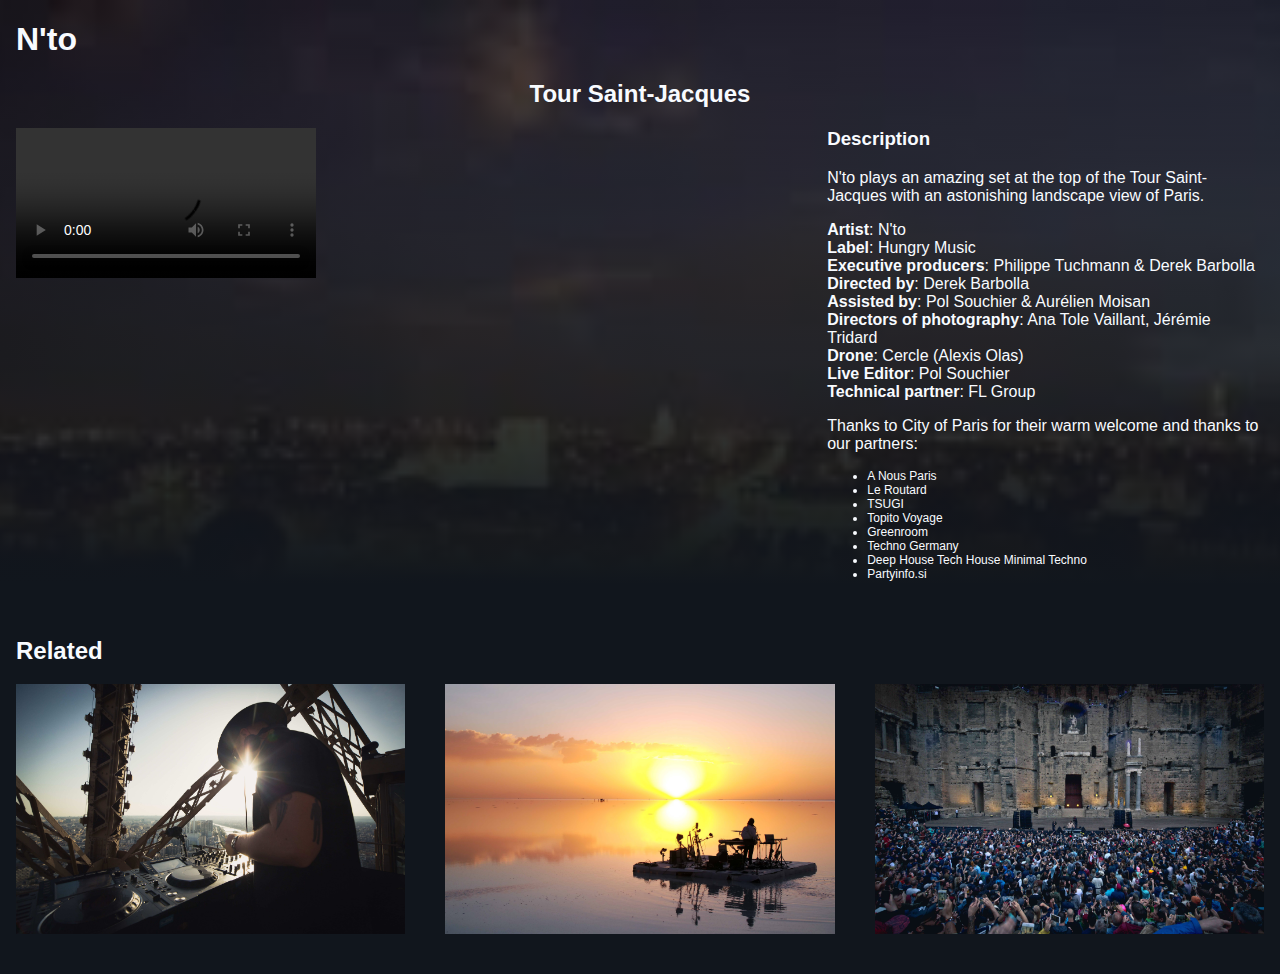
==== detail.html @ f03a9ab4 "Estructura basica y estilo de la página de detalle" ====
<!DOCTYPE html>
<html lang="en">
	<head>
		<meta charset="UTF-8" />
		<meta name="viewport" content="width=device-width, initial-scale=1.0" />
		<title>Cercle</title>
        <link rel="stylesheet" href="./css/styles.css" />
        <link rel="stylesheet" href="./css/detail.css" />
        <link rel="stylesheet" href="./css/grid.css">
	</head>
	<body>
		<nav></nav>
		<main class="main detail">
			<section class="section detail__section">
                <h1>N'to</h1>
                <h2>Tour Saint-Jacques</h2>
                <div class="detail-columns">
                    <div class="detail__video">
                        <video src="./videos/video_nto.mp4" controls></video>
                    </div>
                    <div class="detail__info">
                        <h3>Description</h3>
                        <p>
                            N'to plays an amazing set at the top of the Tour Saint-Jacques with an astonishing landscape view of Paris.
                        </p>

                        <p>
                            <b>Artist</b>: N'to <br>
                            <b>Label</b>: Hungry Music <br>
                            <b>Executive producers</b>: Philippe Tuchmann & Derek Barbolla <br>
                            <b>Directed by</b>: Derek Barbolla <br>
                            <b>Assisted by</b>: Pol Souchier & Aurélien Moisan <br>
                            <b>Directors of photography</b>: Ana Tole Vaillant, Jérémie Tridard <br>
                            <b>Drone</b>: Cercle (Alexis Olas) <br>
                            <b>Live Editor</b>: Pol Souchier <br>
                            <b>Technical partner</b>: FL Group <br>
                        </p>

                        <p>
                            Thanks to City of Paris for their warm welcome and
                            thanks to our partners:
                            <ul>
                                <li>
                                    A Nous Paris
                                </li>
                                <li>
                                    Le Routard
                                </li>
                                <li>
                                    TSUGI
                                </li>
                                <li>
                                    Topito Voyage
                                </li>
                                <li>
                                    Greenroom
                                </li>
                                <li>
                                    Techno Germany
                                </li>
                                <li>
                                    Deep House Tech House Minimal Techno
                                </li>
                                <li>
                                    Partyinfo.si
                                </li>
                            </ul>
                        </p>
                    </div>
                </div>
			</section>

            <section class="section related">
                <h2>Related</h2>
                <div class="grid-container">
                    <a href="#">
                        <article class="grid-container__item item item-kolsch">
                            <div class="item__info">
                                <h1 class="item__title">Kölsch</h1>
                                <h2 class="item__subtitle">Tour Eiffel</h2>
                                <p class="item__description">
                                    Kölsch playing live at the top of the Eiffel Tower
                                </p>
                            </div>
                            <i class="item__icon item__icon-like"></i>
                        </article>
                    </a>
                    <a href="#">
                        <article class="grid-container__item item item-fkj">
                            <div class="item__info">
                                <h3 class="item__title">FKJ</h3>
                                <h4 class="item__subtitle">Salar de Uyuni</h4>
                                <p class="item__description">
                                    FKJ playing an exclusive live set in world's largest salt flat
                                </p>
                            </div>
                            <i class="item__icon item__icon-like-full"></i>
                        </article>
                    </a>
                    <a href="#">
                        <article class="grid-container__item item item-solomun">
                            <div class="item__info">
                                <h3 class="item__title">Solomun</h3>
                                <h4 class="item__subtitle">Théâtre Antique d'Orange</h4>
                                <p class="item__description">
                                    Solomun playing his unique DJ set in this amazing roman
                                    theater
                                </p>
                            </div>
                            <i class="item__icon item__icon-like"></i>
                        </article>
                    </a>
                </div>
            </section>
		</main>
	</body>
</html>
---- css/styles.css ----
:root {
    --color-black: #10151B;
    --color-primary: #19232F;
    --color-pearl: #F8FBFF;
    
}

html {
	box-sizing: border-box;
}

*,
*:before,
*:after {
	box-sizing: inherit;
}

body {
    margin: 0;
    padding: 0;
}

img, video {
    max-width: 100%;
}

html {
    background-color: var(--color-black);
    color: var(--color-pearl);
}

* {
    font-family: 'Open Sans', Arial, Helvetica, sans-serif;
}
---- css/detail.css ----
html {
    background-image: 
        linear-gradient(
            to bottom,
			rgba(17, 22, 29, 0.5),
			rgba(17, 22, 29, 1) 60%
		),
        url("../img/detail_bg.jpeg");
        background-size: cover;
        background-position: top;
}

.main {
    margin: 1rem;
}

.detail__section h2 {
    text-align: center;
}

.detail__info p {
    margin: 16px 0;
}

.detail__info ul {
    font-size: 12px;
}

.related {
    margin: 40px 0;
}

@media (min-width: 536px) {
    .detail__info h3 {
        text-align: left;
    }
}

@media (min-width: 992px) {
    .detail-columns {
        display: flex;
        justify-content: space-between;
    }

    .detail__video {
        width: 60%;
    }

    .detail__info {
        width: 35%;
    }

    .detail__info h3{
        margin-top: 0;
    }
}
---- css/grid.css ----
main {
	margin: 1rem;
}

.grid-container {
	display: grid;
	grid-template-columns: 1fr;
	gap: 16px;
}

.grid-container__item {
	height: 200px;
	background-color: darkslategray;
}

.item {
	position: relative;
	display: flex;
	flex-direction: column;
	justify-content: flex-end;
	align-items: flex-end;

	background-repeat: no-repeat;
	background-position: center;
	background-size: cover;
}

.item-kolsch {
	background-image: url("../img/kolsch_bg.jpg");
}

.item-solomun {
	background-image: url("../img/solomun_bg.jpg");
}

.item-fkj {
	background-image: url("../img/fkj_bg.jpg");
}

.item-loffler {
	background-image: url("../img/christian-loffler_bg.jpeg");
}

.item-brejcha {
	background-image: url("../img/boris-brejcha_bg.jpeg");
}

.item-nto {
	background-image: url("../img/nto_bg.jpeg");
}

.item__info {
	opacity: 0;
	display: flex;
	flex-direction: column;
	justify-content: flex-end;
	align-items: flex-end;
	height: 100%;
	width: 100%;
	padding: 8px 16px;
}

.item__info:hover {
	opacity: 1;
	background-color: rgba(17, 22, 29, 0.5);
}

.item__title,
.item__subtitle,
.item__description {
	text-align: end;
}

.item__title {
	font-size: 1.5rem;
	margin: 0.5rem 0;
	font-weight: normal;
}

.item__subtitle {
	font-size: 1rem;
	margin: 0.5rem 0;
	font-weight: normal;
}

.item__description {
	font-size: 0.8rem;
	font-weight: lighter;
}

.item__icon {
	position: absolute;
	top: 16px;
	right: 16px;
}

.item__icon-like::before {
	content: "\e9d7";
}

.item__icon-like-full::before {
	content: "\e9d9";
}

@media (min-width: 536px) {
	.grid-container {
		margin: 0 15%;
	}
}

@media (min-width: 768px) {
    .latest-events h2,
    .related h2 {
        text-align: left;
    }    

	.grid-container {
		margin: 0;
		grid-template-columns: repeat(2, 1fr);
	}

	.grid-container__item {
		height: 250px;
	}
}

@media (min-width: 992px) {
	.grid-container {
		grid-template-columns: repeat(3, 1fr);
		gap: 40px;
	}
}
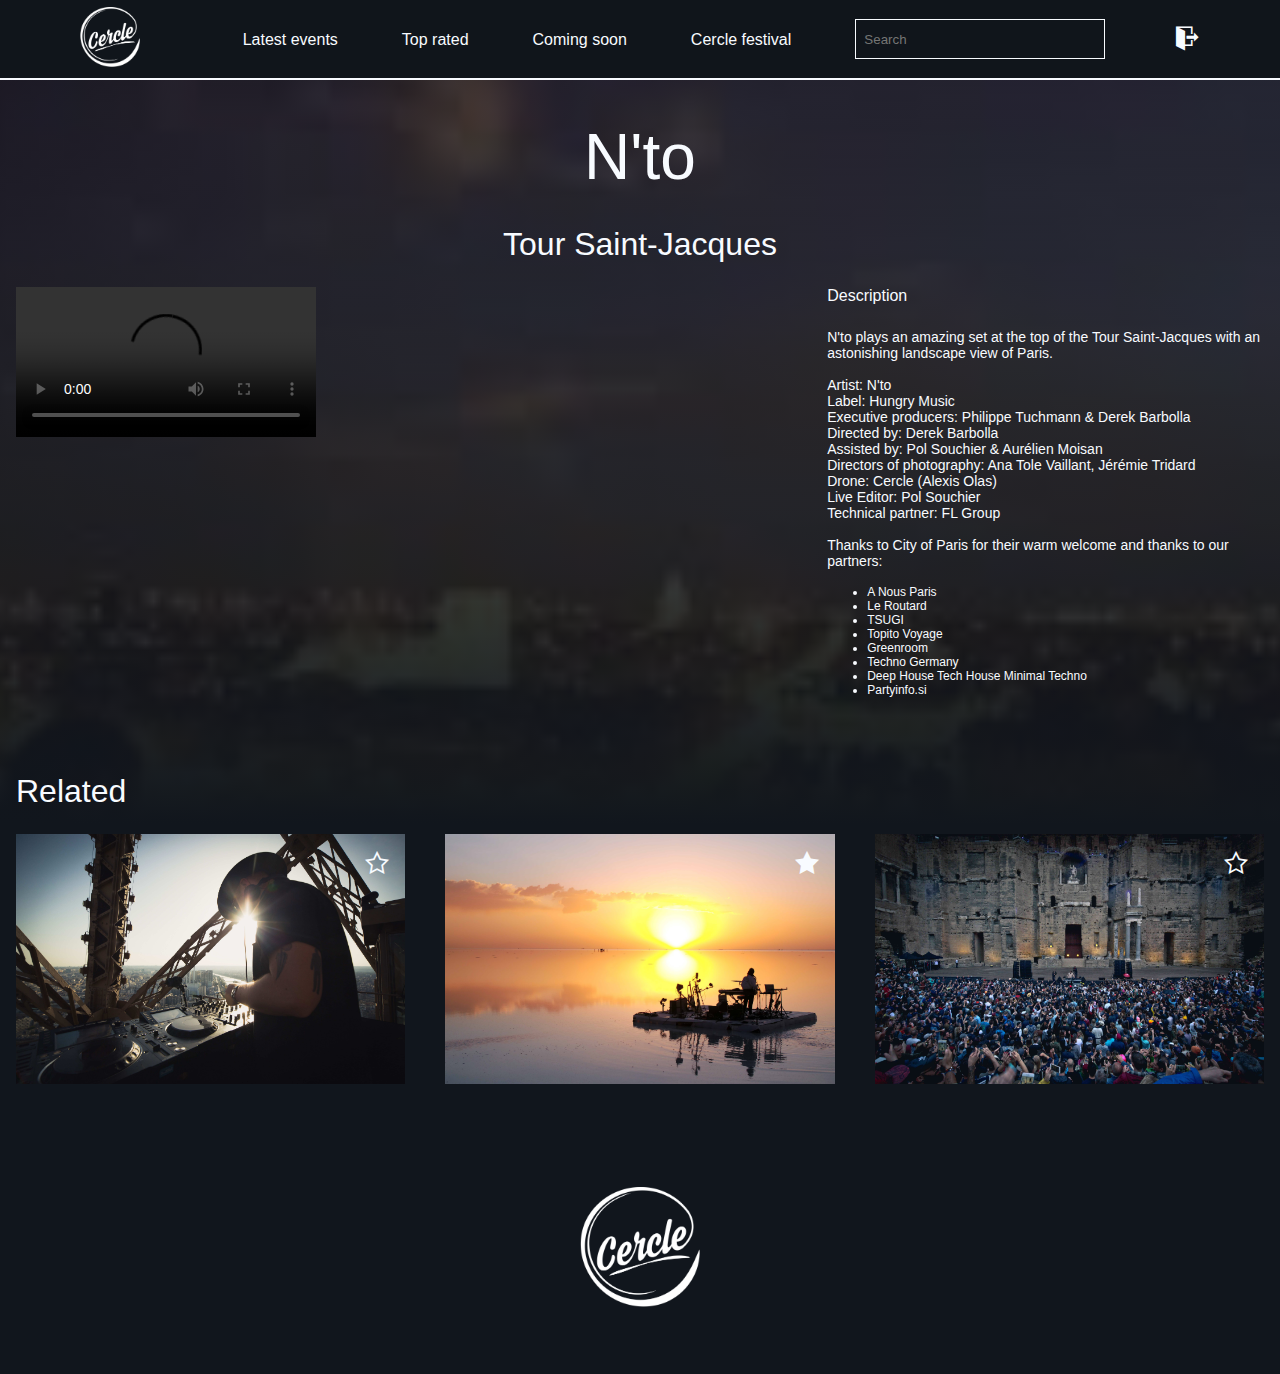
==== commit 99d2b555: "Añadido footer y ajustes en navegación" ====
--- a/detail.html
+++ b/detail.html
@@ -7,9 +7,39 @@
         <link rel="stylesheet" href="./css/styles.css" />
         <link rel="stylesheet" href="./css/detail.css" />
         <link rel="stylesheet" href="./css/grid.css">
+        <link rel="stylesheet" href="./css/nav.css">
+        <link rel="stylesheet" href="./css/footer.css" />
 	</head>
 	<body>
-		<nav></nav>
+		<nav class="nav">
+            <a href="index.html" class="nav__logo--clickable">
+                <img src="./img/logo.png" alt="Cercle" class="nav__logo">
+            </a>
+			<input type="checkbox" id="nav__burger-checkbox" />
+			<label for="nav__burger-checkbox" class="nav__burger-label"></label>
+
+			<ul class="nav__list">
+				<li class="nav__list__item">
+					<a href="index.html#latest-events">Latest events</a>
+				</li>
+				<li class="nav__list__item">
+					<a href="404.html">Top rated</a>
+				</li>
+				<li class="nav__list__item">
+					<a href="coming-soon.html">Coming soon</a>
+				</li>
+				<li class="nav__list__item">
+					<a href="404.html">Cercle festival</a>
+                </li>
+                <li class="nav__list__item nav__list__item-searchbar">
+                    <input type="search" placeholder="Search">
+                </li>
+            </ul>
+            <a href="login.html">
+                <i class="nav__icon nav__icon-logout"></i>
+            </a>
+        </nav>
+
 		<main class="main detail">
 			<section class="section detail__section">
                 <h1>N'to</h1>
@@ -112,6 +142,11 @@
                     </a>
                 </div>
             </section>
-		</main>
+        </main>
+        <footer class="footer">
+            <a href="index.html">
+                <img src="./img/logo.png" alt="Cercle">
+            </a>
+        </footer>
 	</body>
 </html>
--- a/css/styles.css
+++ b/css/styles.css
@@ -1,8 +1,17 @@
+@font-face {
+    font-family: "Icons-Font";
+    src:    url("../fonts/icomoon.eot"),
+            url("../fonts/icomoon.woff") format("woff"),
+            url("../fonts/icomoon.ttf") format("truetype");
+    font-weight: normal;
+    font-style: normal;
+}
+
 :root {
     --color-black: #10151B;
     --color-primary: #19232F;
     --color-pearl: #F8FBFF;
-    
+    --nav-height: 80px;
 }
 
 html {
@@ -16,12 +25,20 @@
 }
 
 body {
-    margin: 0;
+    margin: 0 auto;
     padding: 0;
+    max-width: 1440px;
+    overflow-x: hidden;
 }
 
 img, video {
     max-width: 100%;
+    outline: none;
+}
+
+a {
+    text-decoration: none;
+    color: var(--color-pearl);
 }
 
 html {
@@ -31,4 +48,102 @@
 
 * {
     font-family: 'Open Sans', Arial, Helvetica, sans-serif;
+}
+
+h1,
+h2,
+h3,
+h4,
+h5,
+h6 {
+    margin: 0;
+    font-family: 'Montserrat', Arial, Helvetica, sans-serif;
+    font-weight: normal;
+    text-align: center;
+}
+
+p {
+    margin: 0;
+    font-size: 14px;
+    font-weight: lighter;
+}
+
+h1 {
+    font-size: 24px;
+    margin: 16px 0;
+    text-align: center;
+}
+
+h2 {
+    font-size: 20px;
+    margin: 24px 0;
+}
+
+h3 {
+    font-size: 16px;
+    margin: 24px 0;
+}
+
+i[class*="icon-"]::before,
+i[class*="icon-"]::after {
+    font-family: "Icons-Font";
+    font-size: 24px;
+    font-style: normal;
+}
+
+button {
+    min-height: 32px;
+    padding: 8px 16px;
+    border: 1px solid var(--color-pearl);
+    background-color: transparent;
+    border-radius: 0;
+    font-weight: bold;
+    color: var(--color-pearl);
+}
+
+button:hover {
+    background-color: var(--color-pearl);
+    color: var(--color-black);
+    cursor: pointer;
+}
+
+button:focus {
+    outline: none;
+}
+
+section {
+    margin: 60px 0;
+}
+
+@media (min-width: 536px) {
+    h1 {
+        font-size: 32px;
+    }
+}
+
+@media (min-width: 768px) {
+
+    h1 {
+        font-size: 40px;
+        margin: 24px 0;
+    }
+
+    h2 {
+        font-size: 32px;
+        margin: 24px 0;
+    }
+
+    button {
+        height: 56px;
+        font-size: 20px;
+        padding: 8px 32px;
+    }
+}
+
+@media (min-width: 992px) {
+
+    h1 {
+        font-size: 64px;
+        margin: 32px 0;
+    }
 }--- a/css/detail.css
+++ b/css/detail.css
@@ -12,6 +12,7 @@
 
 .main {
     margin: 1rem;
+    margin-top: 120px;
 }
 
 .detail__section h2 {
--- a/css/nav.css
+++ b/css/nav.css
@@ -0,0 +1,139 @@
+body {
+	margin-top: var(--nav-height);
+}
+
+.nav {
+	height: var(--nav-height);
+	position: fixed;
+	width: 100%;
+	top: 0;
+	left: 0;
+	z-index: 9999;
+	padding: 0 80px;
+	border-bottom: 2px solid var(--color-pearl);
+	background-color: var(--color-black);
+	display: flex;
+	align-items: center;
+	justify-content: space-between;
+}
+
+.nav__logo {
+    height: 60px;
+    width: 60px;
+}
+
+.nav__list {
+	height: 100%;
+	display: flex;
+	list-style: none;
+	margin: 0;
+	padding: 0;
+}
+
+.nav__list__item {
+	display: flex;
+	justify-content: center;
+	align-items: center;
+}
+
+.nav__list__item > a {
+	display: block;
+	height: 100%;
+	line-height: var(--nav-height);
+	padding: 0 32px;
+	transition: all 0.25s ease-in-out;
+}
+
+.nav__list__item > a:hover {
+	background-color: var(--color-pearl);
+	color: var(--color-black);
+}
+
+.nav__list__item > input {
+	height: 40px;
+	width: 250px;
+	margin-left: 32px;
+	padding: 0 8px;
+	outline: none;
+	border: 1px solid var(--color-pearl);
+	background-color: var(--color-black);
+	color: var(--color-pearl);
+}
+
+.nav__icon-logout::before {
+	content: "\ea14";
+}
+
+#nav__burger-checkbox {
+	display: none;
+}
+
+.nav__burger-label {
+	width: var(--nav-height);
+    height: var(--nav-height);
+
+    position: absolute;
+    top: 0;
+    left: 60px;
+    font-size: 40px;
+	cursor: pointer;
+	display: none;
+}
+
+.nav__burger-label::before {
+    content: '';
+    background-color: var(--color-pearl);
+    width: 32px;
+    height: 2px;
+    position: absolute;
+    left: 26px;
+    top: 26px;
+    box-shadow: 0 0.3em 0 0 var(--color-pearl), 0 0.6em 0 0 var(--color-pearl);
+}
+
+@media all and (max-width: 1200px) {
+
+    .nav {
+        display: flex;
+    }
+
+    .nav__burger-label {
+        display: block;
+    }
+
+    .nav__logo--clickable {
+        position: relative;
+        top: 0;
+        left: calc(50% - 30px);
+    }
+
+	.nav__list__item > a,
+	.nav__list__item-searchbar {
+		text-align: center;
+    }
+    
+    .nav__list__item-searchbar {
+        padding: 32px 0;
+    }
+
+	.nav__list {
+		position: fixed;
+		width: 100%;
+		height: 100vh;
+		background: var(--color-black);
+        top: var(--nav-height);
+        left: 0;
+        opacity: 1;
+		transition: opacity 750ms ease-out;
+        z-index: 100;
+        flex-direction: column;
+    }
+    
+    .nav__list__item {
+        display: block;
+    }
+
+    #nav__burger-checkbox:checked ~ .nav__list {
+        display: none;
+    }    
+}
--- a/css/footer.css
+++ b/css/footer.css
@@ -0,0 +1,18 @@
+.footer {
+    height: 250px;
+    display: flex;
+    justify-content: center;
+    align-items: center;
+}
+
+.footer img {
+    height: 80px;
+    width: 80px;
+}
+
+@media (min-width: 768px) {
+    .footer img {
+        height: 120px;
+        width: 120px;
+    }
+}